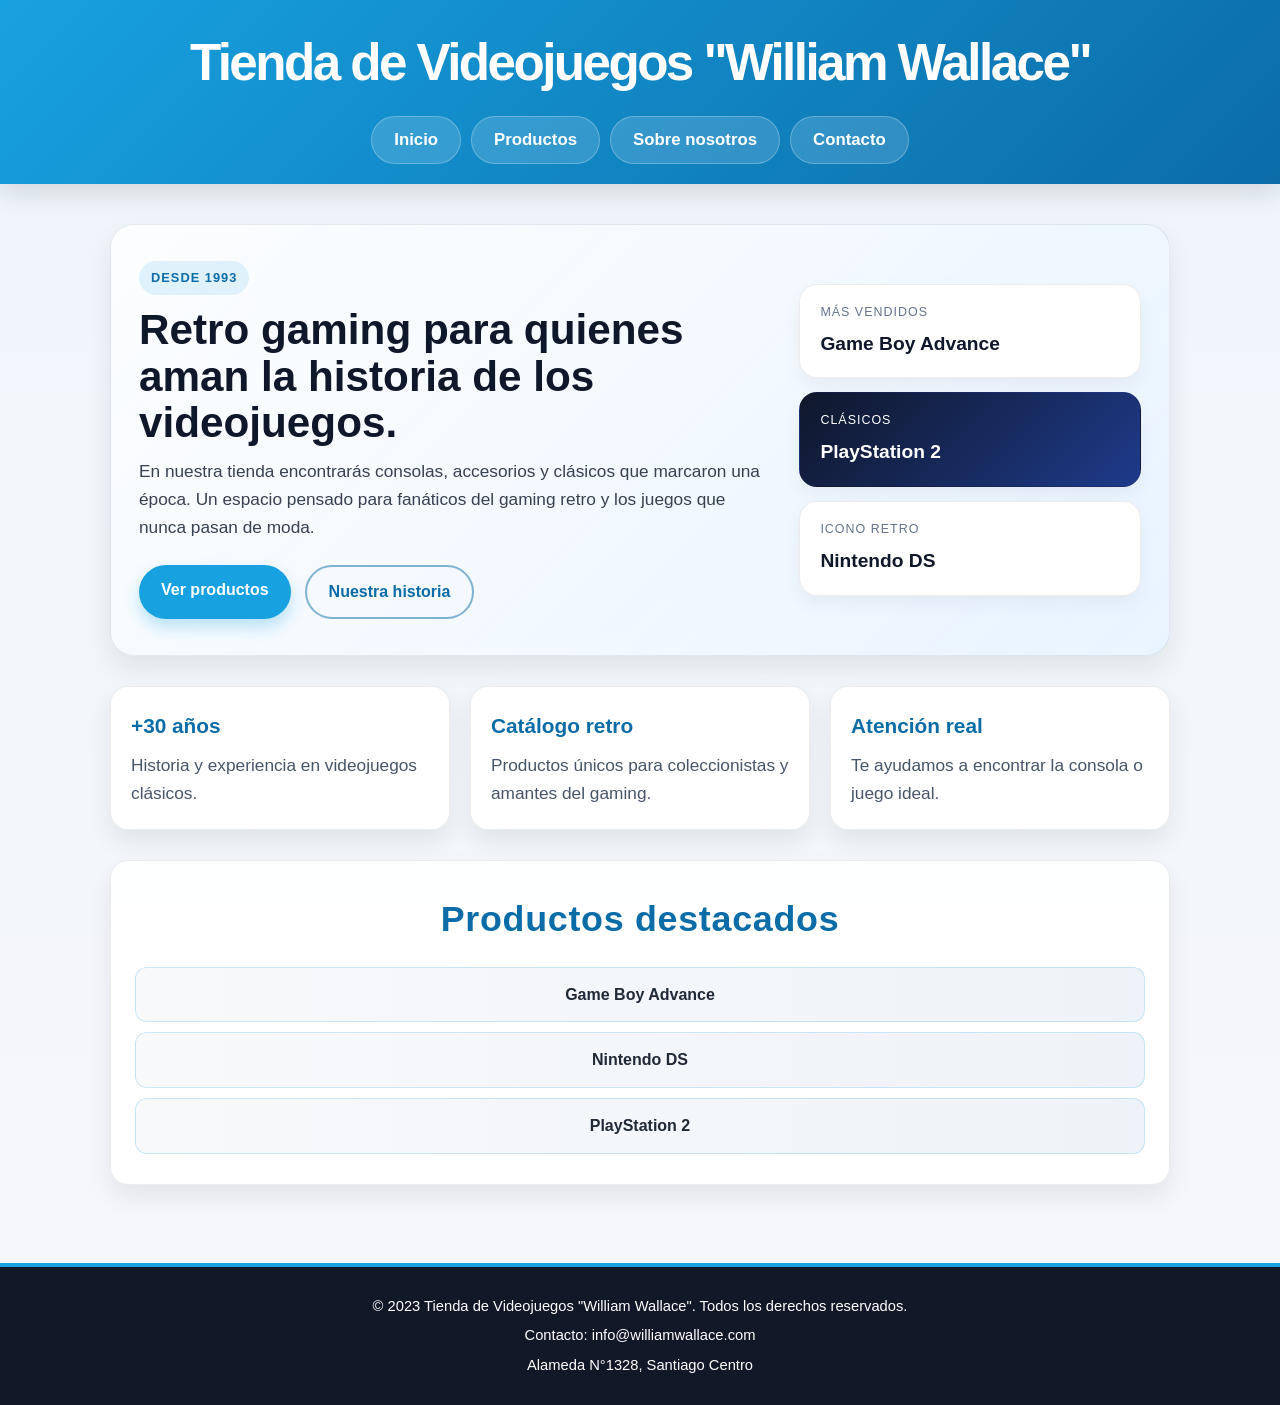
==== index.html @ 324ba910 "Se sube el código a Git Hub" ====
<!DOCTYPE html>
<html lang="es">
<head>
    <meta charset="UTF-8">
    <meta name="viewport" content="width=device-width, initial-scale=1.0">
    <title>Tienda de Videojuegos "William Wallace"</title>
    <link rel="stylesheet" href="css/styles.css">
</head>
<body>
    <header    class= "header">
        <h1> Tienda de Videojuegos "William Wallace"</h1>
        <nav class="subtitle">
            <ul>
            <li><a href="index.html">Inicio</a></li>
            <li><a href="productos.html">Productos</a></li>
            <li><a href="nosotros.html">Sobre nosotros</a></li>
            <li><a href="contacto.html">Contacto</a></li>
            </ul>
        </nav>
    

    </header>

<main class="content">
    <section class="hero">
        <div class="hero-text">
            <span class="eyebrow">Desde 1993</span>
            <h2>Retro gaming para quienes aman la historia de los videojuegos.</h2>
            <p>En nuestra tienda encontrarás consolas, accesorios y clásicos que marcaron una época. Un espacio pensado para fanáticos del gaming retro y los juegos que nunca pasan de moda.</p>
            <div class="hero-actions">
                <a class="button primary" href="productos.html">Ver productos</a>
                <a class="button secondary" href="nosotros.html">Nuestra historia</a>
            </div>
        </div>
        <div class="hero-panel">
            <div class="panel-card">
                <span>Más vendidos</span>
                <strong>Game Boy Advance</strong>
            </div>
            <div class="panel-card accent">
                <span>Clásicos</span>
                <strong>PlayStation 2</strong>
            </div>
            <div class="panel-card">
                <span>Icono retro</span>
                <strong>Nintendo DS</strong>
            </div>
        </div>
    </section>

    <section class="features">
        <article class="feature-card">
            <h3>+30 años</h3>
            <p>Historia y experiencia en videojuegos clásicos.</p>
        </article>
        <article class="feature-card">
            <h3>Catálogo retro</h3>
            <p>Productos únicos para coleccionistas y amantes del gaming.</p>
        </article>
        <article class="feature-card">
            <h3>Atención real</h3>
            <p>Te ayudamos a encontrar la consola o juego ideal.</p>
        </article>
    </section>

    <div class="box">
        <h2>Productos destacados</h2>
        <ul class="lista-juegos">
            <li>Game Boy Advance</li>
            <li>Nintendo DS</li>
            <li>PlayStation 2</li>
        </ul>
    </div>
</main>



<footer class="footer">
    <p>&copy; 2023 Tienda de Videojuegos "William Wallace". Todos los derechos reservados.</p>
    <p> Contacto: info@williamwallace.com</p>
    <p> Alameda N°1328, Santiago Centro</p>    
</footer>

</body>
</html>
---- css/styles.css ----
:root {
  --fuente-principal: 'Segoe UI', Tahoma, Geneva, Verdana, sans-serif;
  --color-fondo: #f4f7fb;
  --color-fondo-oscuro: #0f172a;
  --color-texto: #1f2937;
  --color-texto-claro: #ffffff;
  --color-acento: #18a1e0;
  --color-acento-oscuro: #0b6ca8;
  --color-card: rgba(255, 255, 255, 0.96);
  --color-borde: rgba(15, 23, 42, 0.08);
  --sombra-suave: 0 12px 25px rgba(15, 23, 42, 0.08);
}

* {
  box-sizing: border-box;
}

body {
  font-family: var(--fuente-principal);
  background: linear-gradient(180deg, #edf5fb 0%, #f7f7fa 100%);
  color: var(--color-texto);
  margin: 0;
  padding: 0;
  line-height: 1.6;
}

.header {
  background: linear-gradient(135deg, var(--color-acento) 0%, var(--color-acento-oscuro) 100%);
  color: var(--color-texto-claro);
  text-align: center;
  padding: 36px 20px 20px;
  box-shadow: 0 10px 25px rgba(17, 24, 39, 0.12);
}

.header h1 {
  font-size: clamp(2.4rem, 4vw, 4.5rem);
  line-height: 1.05;
  font-weight: 800;
  margin: 0;
  letter-spacing: -0.05em;
}

.subtitle {
  font-size: 1.05em;
  font-weight: 600;
}

.subtitle ul {
  list-style: none;
  margin: 26px auto 0;
  padding: 0;
  display: flex;
  justify-content: center;
  align-items: center;
  flex-wrap: wrap;
  gap: 10px;
  max-width: 980px;
}

.subtitle li {
  background: rgba(255, 255, 255, 0.15);
  border: 1px solid rgba(255, 255, 255, 0.25);
  border-radius: 999px;
  transition: all 0.25s ease;
}

.subtitle li:hover {
  background: rgba(255, 255, 255, 0.22);
  transform: translateY(-2px);
}

.subtitle a {
  display: block;
  padding: 12px 22px;
  color: var(--color-texto-claro);
  text-decoration: none;
  font-weight: 700;
  line-height: 1.3;
  text-align: center;
  transition: all 0.25s ease;
}

.subtitle a:hover {
  color: var(--color-texto-claro);
}

.content {
  max-width: 1100px;
  margin: 0 auto;
  padding: 40px 20px 50px;
}

main {
  max-width: 1100px;
  margin: 0 auto;
  padding: 20px 20px 30px;
}

.hero {
  display: grid;
  grid-template-columns: 1.3fr 0.7fr;
  align-items: center;
  gap: 26px;
  background: linear-gradient(135deg, rgba(255, 255, 255, 0.8), rgba(232, 244, 255, 0.9));
  border: 1px solid var(--color-borde);
  border-radius: 24px;
  padding: 36px 28px;
  box-shadow: var(--sombra-suave);
}

.eyebrow {
  display: inline-block;
  background: rgba(24, 161, 224, 0.12);
  color: var(--color-acento-oscuro);
  border-radius: 999px;
  padding: 7px 12px;
  font-size: 0.8rem;
  font-weight: 700;
  letter-spacing: 0.08em;
  text-transform: uppercase;
  margin-bottom: 12px;
}

.hero-text h2 {
  margin: 0 0 12px;
  font-size: clamp(2rem, 3.3vw, 3.3rem);
  line-height: 1.1;
  color: var(--color-fondo-oscuro);
}

.hero-text p {
  margin: 0;
  font-size: 1.08rem;
  color: #374151;
}

.hero-actions {
  display: flex;
  flex-wrap: wrap;
  gap: 14px;
  margin-top: 24px;
}

.button {
  display: inline-block;
  padding: 12px 22px;
  border-radius: 999px;
  text-decoration: none;
  font-weight: 700;
  transition: all 0.25s ease;
}

.button.primary {
  background: var(--color-acento);
  color: var(--color-texto-claro);
  box-shadow: 0 8px 16px rgba(24, 161, 224, 0.28);
}

.button.primary:hover {
  background: var(--color-acento-oscuro);
  transform: translateY(-2px);
}

.button.secondary {
  background: transparent;
  color: var(--color-acento-oscuro);
  border: 2px solid rgba(11, 108, 168, 0.5);
}

.button.secondary:hover {
  background: rgba(24, 161, 224, 0.08);
  transform: translateY(-2px);
}

.hero-panel {
  display: grid;
  gap: 14px;
}

.panel-card {
  background: var(--color-card);
  border: 1px solid var(--color-borde);
  border-radius: 18px;
  padding: 18px 20px;
  box-shadow: 0 8px 18px rgba(15, 23, 42, 0.05);
}

.panel-card span {
  display: block;
  color: #64748b;
  font-size: 0.78rem;
  text-transform: uppercase;
  letter-spacing: 0.08em;
  margin-bottom: 6px;
}

.panel-card strong {
  font-size: 1.2rem;
  color: var(--color-fondo-oscuro);
}

.panel-card.accent {
  background: linear-gradient(135deg, #0f172a 0%, #1e3a8a 100%);
  color: var(--color-texto-claro);
}

.panel-card.accent span,
.panel-card.accent strong {
  color: var(--color-texto-claro);
}

.features {
  display: grid;
  grid-template-columns: repeat(3, minmax(0, 1fr));
  gap: 20px;
  margin: 30px 0;
}

.feature-card {
  background: var(--color-card);
  border: 1px solid var(--color-borde);
  border-radius: 18px;
  padding: 22px 20px;
  box-shadow: var(--sombra-suave);
}

.feature-card h3 {
  margin: 0 0 10px;
  color: var(--color-acento-oscuro);
  font-size: 1.3rem;
}

.feature-card p {
  margin: 0;
  color: #475569;
}

main img {
  max-width: 100%;
  width: 200px;
  height: auto;
  display: block;
  margin-top: 8px;
  border-radius: 4px;
}

.box {
  background-color: rgba(255, 255, 255, 0.92);
  border: 1px solid var(--color-borde);
  padding: 30px 24px;
  margin: 28px 0;
  border-radius: 18px;
  text-align: center;
  box-shadow: var(--sombra-suave);
}

.box h2 {
  color: var(--color-acento-oscuro);
  font-size: clamp(1.8rem, 2.8vw, 2.8rem);
  margin: 0 0 18px;
  letter-spacing: 0.02em;
}

main p {
  font-size: 1.08em;
  margin: 0 0 16px;
}

.lista-juegos {
  list-style: none;
  padding: 0;
  margin: 0;
  display: grid;
  gap: 10px;
}

.lista-juegos li {
  background: linear-gradient(90deg, #f8f9fb 0%, #eef3f9 100%);
  border: 1px solid rgba(24, 161, 224, 0.2);
  border-radius: 12px;
  padding: 14px 18px;
  font-weight: 600;
  transition: transform 0.2s ease, box-shadow 0.2s ease;
}

.lista-juegos li:hover {
  transform: translateX(4px);
  box-shadow: 0 8px 16px rgba(24, 161, 224, 0.1);
}

.footer {
  background-color: #111827;
  color: var(--color-texto-claro);
  text-align: center;
  padding: 22px 16px;
  font-size: 0.92em;
  border-top: 4px solid var(--color-acento);
}

.footer p {
  margin: 6px 0;
}

@media (max-width: 768px) {
  .hero {
    grid-template-columns: 1fr;
    padding: 24px 18px;
  }

  .features {
    grid-template-columns: 1fr;
  }

  .subtitle ul {
    flex-direction: column;
  }

  .subtitle li {
    width: min(100%, 260px);
  }

  .header h1 {
    font-size: 2.2rem;
  }
}
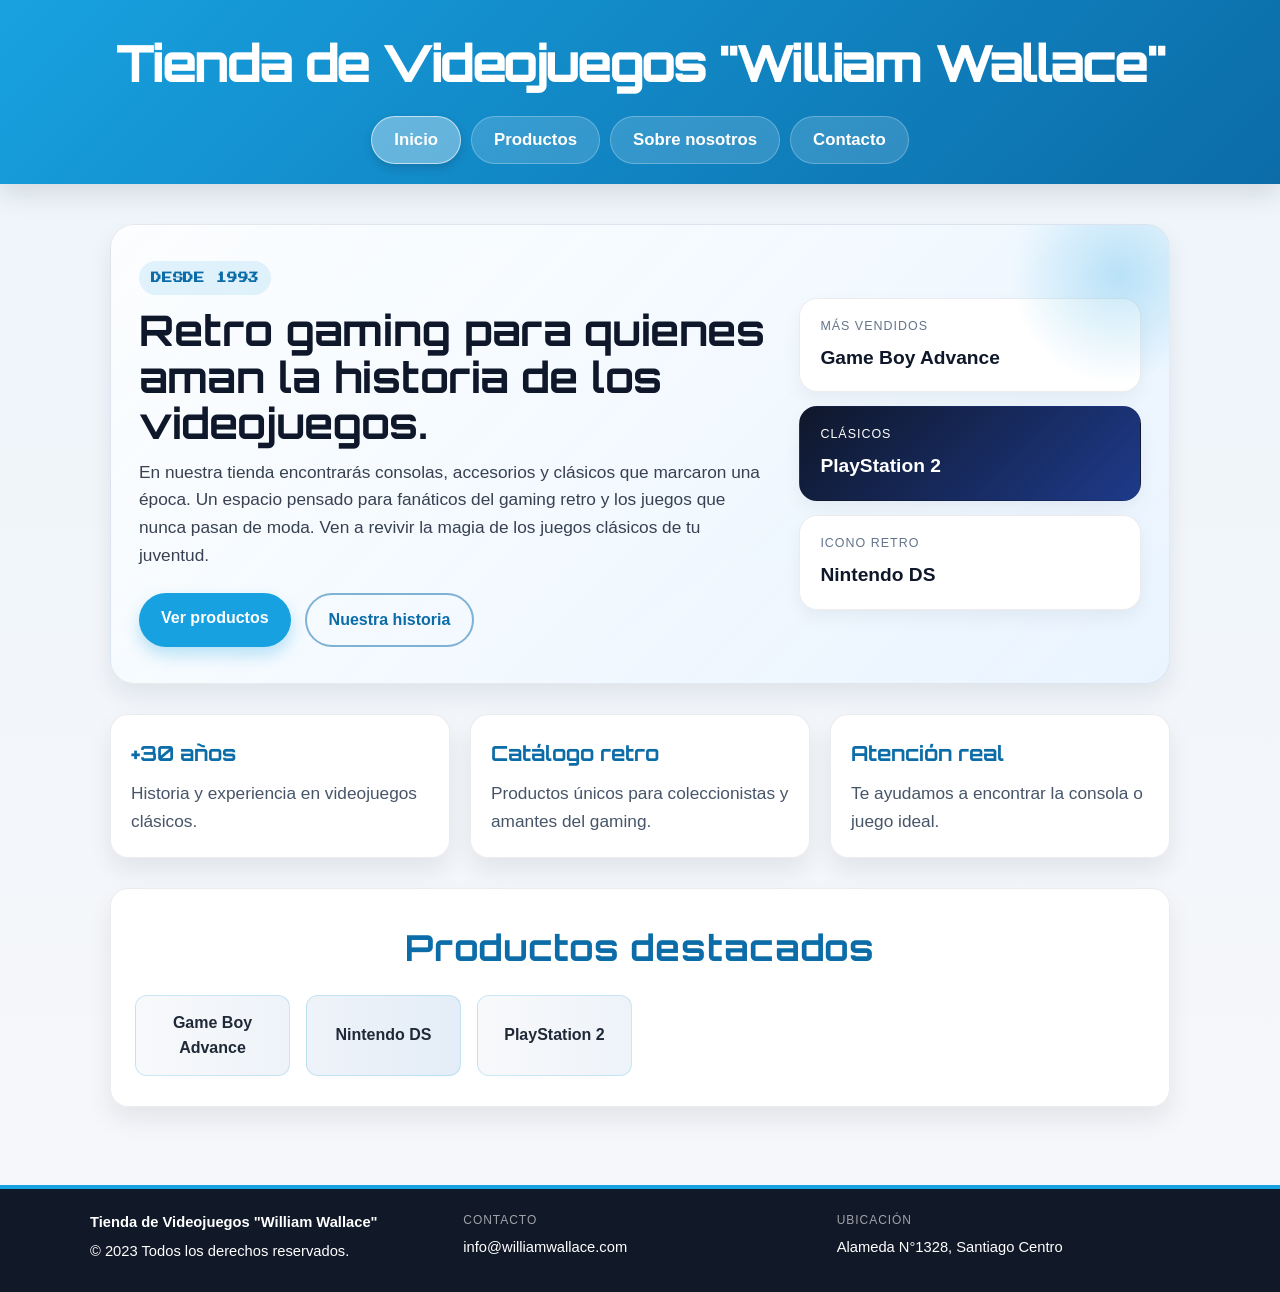
==== commit 543c5e61: "mejoras aplicadas en el desarrollo del sitio web - mejoras estéticas" ====
--- a/index.html
+++ b/index.html
@@ -4,6 +4,9 @@
     <meta charset="UTF-8">
     <meta name="viewport" content="width=device-width, initial-scale=1.0">
     <title>Tienda de Videojuegos "William Wallace"</title>
+    <link rel="preconnect" href="https://fonts.googleapis.com">
+    <link rel="preconnect" href="https://fonts.gstatic.com" crossorigin>
+    <link href="https://fonts.googleapis.com/css2?family=Orbitron:wght@600;700;800&family=Press+Start+2P&display=swap" rel="stylesheet">
     <link rel="stylesheet" href="css/styles.css">
 </head>
 <body>
@@ -11,7 +14,7 @@
         <h1> Tienda de Videojuegos "William Wallace"</h1>
         <nav class="subtitle">
             <ul>
-            <li><a href="index.html">Inicio</a></li>
+            <li class="active"><a href="index.html" aria-current="page">Inicio</a></li>
             <li><a href="productos.html">Productos</a></li>
             <li><a href="nosotros.html">Sobre nosotros</a></li>
             <li><a href="contacto.html">Contacto</a></li>
@@ -22,11 +25,11 @@
     </header>
 
 <main class="content">
-    <section class="hero">
+    <section class="hero" id="hero-principal">
         <div class="hero-text">
             <span class="eyebrow">Desde 1993</span>
             <h2>Retro gaming para quienes aman la historia de los videojuegos.</h2>
-            <p>En nuestra tienda encontrarás consolas, accesorios y clásicos que marcaron una época. Un espacio pensado para fanáticos del gaming retro y los juegos que nunca pasan de moda.</p>
+            <p>En nuestra tienda encontrarás consolas, accesorios y clásicos que marcaron una época. Un espacio pensado para fanáticos del gaming retro y los juegos que nunca pasan de moda. Ven a revivir la magia de los juegos clásicos de tu juventud. </p>
             <div class="hero-actions">
                 <a class="button primary" href="productos.html">Ver productos</a>
                 <a class="button secondary" href="nosotros.html">Nuestra historia</a>
@@ -76,9 +79,20 @@
 
 
 <footer class="footer">
-    <p>&copy; 2023 Tienda de Videojuegos "William Wallace". Todos los derechos reservados.</p>
-    <p> Contacto: info@williamwallace.com</p>
-    <p> Alameda N°1328, Santiago Centro</p>    
+    <div class="footer-content">
+        <div class="footer-col">
+            <strong>Tienda de Videojuegos "William Wallace"</strong>
+            <p>&copy; 2023 Todos los derechos reservados.</p>
+        </div>
+        <div class="footer-col">
+            <span>Contacto</span>
+            <p>info@williamwallace.com</p>
+        </div>
+        <div class="footer-col">
+            <span>Ubicación</span>
+            <p>Alameda N°1328, Santiago Centro</p>
+        </div>
+    </div>
 </footer>
 
 </body>
--- a/css/styles.css
+++ b/css/styles.css
@@ -1,5 +1,7 @@
 :root {
   --fuente-principal: 'Segoe UI', Tahoma, Geneva, Verdana, sans-serif;
+  --fuente-display: 'Orbitron', var(--fuente-principal);
+  --fuente-pixel: 'Press Start 2P', cursive;
   --color-fondo: #f4f7fb;
   --color-fondo-oscuro: #0f172a;
   --color-texto: #1f2937;
@@ -22,6 +24,11 @@
   margin: 0;
   padding: 0;
   line-height: 1.6;
+}
+
+h1, h2, h3 {
+  font-family: var(--fuente-display);
+  font-weight: 700;
 }
 
 .header {
@@ -84,6 +91,12 @@
   color: var(--color-texto-claro);
 }
 
+.subtitle li.active {
+  background: rgba(255, 255, 255, 0.35);
+  border-color: rgba(255, 255, 255, 0.6);
+  box-shadow: 0 4px 10px rgba(15, 23, 42, 0.18);
+}
+
 .content {
   max-width: 1100px;
   margin: 0 auto;
@@ -94,6 +107,23 @@
   max-width: 1100px;
   margin: 0 auto;
   padding: 20px 20px 30px;
+}
+
+#hero-principal {
+  position: relative;
+  overflow: hidden;
+}
+
+#hero-principal::before {
+  content: "";
+  position: absolute;
+  top: -60px;
+  right: -60px;
+  width: 220px;
+  height: 220px;
+  background: radial-gradient(circle, rgba(24, 161, 224, 0.25), transparent 70%);
+  border-radius: 50%;
+  pointer-events: none;
 }
 
 .hero {
@@ -113,8 +143,9 @@
   background: rgba(24, 161, 224, 0.12);
   color: var(--color-acento-oscuro);
   border-radius: 999px;
-  padding: 7px 12px;
-  font-size: 0.8rem;
+  padding: 9px 12px;
+  font-family: var(--fuente-pixel);
+  font-size: 0.65rem;
   font-weight: 700;
   letter-spacing: 0.08em;
   text-transform: uppercase;
@@ -233,15 +264,6 @@
 .feature-card p {
   margin: 0;
   color: #475569;
-}
-
-main img {
-  max-width: 100%;
-  width: 200px;
-  height: auto;
-  display: block;
-  margin-top: 8px;
-  border-radius: 4px;
 }
 
 .box {
@@ -266,26 +288,98 @@
   margin: 0 0 16px;
 }
 
+.page-intro {
+  max-width: 760px;
+  margin: 0 auto 30px;
+  text-align: center;
+}
+
+.page-intro h2 {
+  margin: 0 0 10px;
+  font-size: clamp(1.8rem, 3vw, 2.6rem);
+  color: var(--color-fondo-oscuro);
+}
+
+.page-intro p {
+  color: #475569;
+  margin: 0;
+}
+
+.story {
+  max-width: 760px;
+  margin: 0 auto;
+}
+
+.pull-quote {
+  margin: 24px auto;
+  padding: 18px 24px;
+  border-left: 4px solid var(--color-acento);
+  background: rgba(24, 161, 224, 0.06);
+  border-radius: 0 12px 12px 0;
+  font-size: 1.15rem;
+  font-style: italic;
+  color: var(--color-fondo-oscuro);
+}
+
+.cta-box p {
+  margin: 0;
+  font-weight: 700;
+  font-size: 1.1rem;
+  color: var(--color-acento-oscuro);
+}
+
+.info-grid {
+  display: grid;
+  grid-template-columns: repeat(auto-fit, minmax(200px, 1fr));
+  gap: 20px;
+  margin: 30px 0;
+}
+
+.feature-card .icon {
+  display: block;
+  font-size: 2rem;
+  margin-bottom: 10px;
+}
+
 .lista-juegos {
   list-style: none;
   padding: 0;
   margin: 0;
   display: grid;
-  gap: 10px;
+  grid-template-columns: repeat(auto-fill, minmax(150px, 1fr));
+  gap: 16px;
 }
 
 .lista-juegos li {
   background: linear-gradient(90deg, #f8f9fb 0%, #eef3f9 100%);
   border: 1px solid rgba(24, 161, 224, 0.2);
   border-radius: 12px;
-  padding: 14px 18px;
+  padding: 14px;
   font-weight: 600;
+  text-align: center;
+  display: flex;
+  flex-direction: column;
+  align-items: center;
+  justify-content: center;
+  gap: 10px;
   transition: transform 0.2s ease, box-shadow 0.2s ease;
 }
 
+.lista-juegos li img {
+  order: -1;
+  width: 100%;
+  aspect-ratio: 3 / 4;
+  object-fit: cover;
+  border-radius: 8px;
+}
+
+.lista-juegos li:nth-child(even) {
+  background: linear-gradient(90deg, #eef3f9 0%, #e4edf7 100%);
+}
+
 .lista-juegos li:hover {
-  transform: translateX(4px);
-  box-shadow: 0 8px 16px rgba(24, 161, 224, 0.1);
+  transform: translateY(-4px);
+  box-shadow: 0 10px 20px rgba(24, 161, 224, 0.15);
 }
 
 .footer {
@@ -301,7 +395,60 @@
   margin: 6px 0;
 }
 
-@media (max-width: 768px) {
+.footer-content {
+  max-width: 1100px;
+  margin: 0 auto;
+  display: flex;
+  flex-wrap: wrap;
+  justify-content: space-between;
+  gap: 20px;
+  text-align: left;
+}
+
+.footer-col {
+  flex: 1 1 200px;
+}
+
+.footer-col strong {
+  display: block;
+  margin-bottom: 4px;
+}
+
+.footer-col span {
+  display: block;
+  text-transform: uppercase;
+  font-size: 0.75rem;
+  letter-spacing: 0.08em;
+  color: rgba(255, 255, 255, 0.6);
+  margin-bottom: 4px;
+}
+/* Se implementa un diseño responsivo mediante 
+media queries conforme a los requerimientos de la pauta de evaluación.
+Se optó por un diseño mobile-first invertido, con 3 puntos de quiebre estándar
+*/
+
+/* Breakpoint para tablets y notebooks pequeños */
+
+@media (max-width: 1024px) {
+  .content,
+  main {
+    padding-left: 16px;
+    padding-right: 16px;
+  }
+
+  .hero {
+    grid-template-columns: 1fr 0.8fr;
+    gap: 20px;
+  }
+
+  .features {
+    grid-template-columns: repeat(2, minmax(0, 1fr));
+  }
+}
+
+/* Braekpoint para tablets verticales y celular con pantallas grandes */
+
+@media (max-width: 768px) {  
   .hero {
     grid-template-columns: 1fr;
     padding: 24px 18px;
@@ -322,4 +469,39 @@
   .header h1 {
     font-size: 2.2rem;
   }
+  .hero-actions {
+    flex-direction: column;
+    
+  }
+
+  .button {
+    text-align: center;
+    width: 100%;
+  }
+
+}
+
+/* Se agrega además un breakpoint para celulares con pantallas muy pequeñas */
+
+@media (max-width: 480px) {
+  .header h1 {
+    font-size: 1.8rem;
+  }
+
+  .box {
+    padding: 20px 16px;
+  }
+
+  .panel-card {
+    padding: 14px 16px;
+  }
+
+  .lista-juegos li {
+    padding: 12px 14px;
+  }
+
+  .footer-content {
+    flex-direction: column;
+    text-align: center;
+  }
 }
